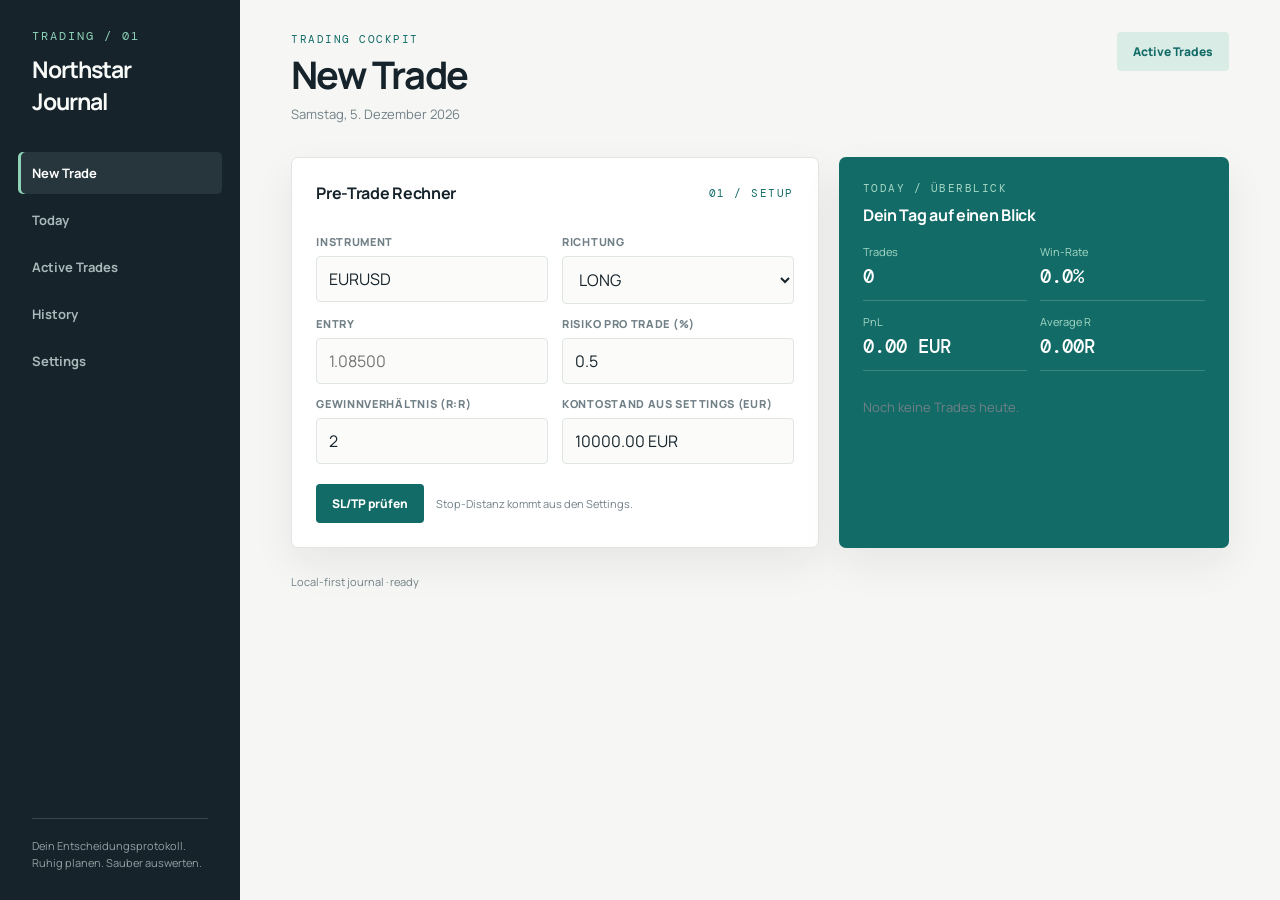
==== index.html @ 74a2b8ee "first commit" ====
<!doctype html>
<html lang="de">
  <head>
    <meta charset="UTF-8" />
    <meta name="viewport" content="width=device-width, initial-scale=1.0" />
    <title>Northstar Journal</title>
    <link rel="stylesheet" href="css/style.css" />
  </head>
  <body>
    <div class="shell">
      <aside>
        <div class="brand">
          <div class="brand-mark">TRADING / 01</div>
          <h1>Northstar Journal</h1>
        </div>
        <nav aria-label="Hauptnavigation">
          <button class="active" data-view="new">New Trade</button
          ><button data-view="today">Today</button
          ><button data-view="active">Active Trades</button
          ><button data-view="history">History</button
          ><button data-view="settings">Settings</button>
        </nav>
        <div class="side-note">
          Dein Entscheidungsprotokoll.<br />Ruhig planen. Sauber auswerten.
        </div>
      </aside>
      <main>
        <div class="topline">
          <div>
            <div class="eyebrow">Trading cockpit</div>
            <h2 id="pageTitle">New Trade</h2>
            <div class="date" id="currentDate"></div>
          </div>
          <button class="secondary" id="quickLog">Active Trades</button>
        </div>

        <section class="view active" id="view-new">
          <div class="grid">
            <div class="card">
              <div class="card-head">
                <h3>Pre-Trade Rechner</h3>
                <span class="eyebrow">01 / Setup</span>
              </div>
              <div class="form-grid">
                <div>
                  <label for="instrument">Instrument</label
                  ><input id="instrument" value="EURUSD" />
                </div>
                <div>
                  <label for="direction">Richtung</label
                  ><select id="direction">
                    <option>LONG</option>
                    <option>SHORT</option>
                  </select>
                </div>
                <div>
                  <label for="entry">Entry</label
                  ><input
                    id="entry"
                    type="number"
                    step="0.00001"
                    placeholder="1.08500"
                  />
                </div>
                <div>
                  <label for="riskPct">Risiko pro Trade (%)</label
                  ><input id="riskPct" type="number" step="0.1" value="0.5" />
                </div>
                <div>
                  <label for="rr">Gewinnverhältnis (R:R)</label
                  ><input id="rr" type="number" step="0.1" value="2" />
                </div>
                <div>
                  <label for="newBalance">Kontostand aus Settings (EUR)</label
                  ><input id="newBalance" type="text" readonly />
                </div>
              </div>
              <div class="actions">
                <button class="primary" id="calculate">SL/TP prüfen</button
                ><span class="hint">Stop-Distanz kommt aus den Settings.</span>
              </div>
              <div id="calcResult"></div>
            </div>
            <div class="card accent">
              <div class="eyebrow">Today / Überblick</div>
              <h3 style="margin-top: 9px">Dein Tag auf einen Blick</h3>
              <div class="metrics" id="todayMini"></div>
              <div id="todayMiniList" class="trade-list"></div>
            </div>
          </div>
        </section>

        <section class="view" id="view-active">
          <div class="card">
            <div class="card-head">
              <h3>Offene Positionen</h3>
              <span class="eyebrow" id="activeCount">0 active</span>
            </div>
            <p class="hint">
              Beim Schliessen wird der Gewinn oder Verlust aus Entry, Exit und
              Positionsgroesse berechnet. Erst dann aendert sich der Kontostand.
            </p>
            <div id="activeTrades" class="trade-list"></div>
          </div>
        </section>

        <section class="view" id="view-today">
          <div class="grid-wide">
            <div class="card">
              <div class="card-head">
                <h3>Session Analyse</h3>
                <span class="eyebrow">Today / Metrics</span>
              </div>
              <div class="metrics" id="todayMetrics"></div>
              <canvas
                id="equityChart"
                width="900"
                height="260"
                aria-label="Equity-Kurve"
              ></canvas>
            </div>
            <div class="card">
              <div class="eyebrow">Disziplin</div>
              <h3 style="margin-top: 9px">Compliance heute</h3>
              <div id="compliancePanel"></div>
            </div>
          </div>
        </section>

        <section class="view" id="view-prop">
          <div class="grid">
            <div class="card accent">
              <div class="eyebrow">Risk desk</div>
              <h3 style="margin-top: 9px">Prop-Firm Status</h3>
              <div id="propMetrics" class="metrics"></div>
            </div>
            <div class="card">
              <div class="card-head">
                <h3>Limits in Echtzeit</h3>
                <span class="eyebrow">Guardrails</span>
              </div>
              <div id="propPanel"></div>
            </div>
          </div>
        </section>

        <section class="view" id="view-history">
          <div class="card">
            <div class="card-head">
              <h3>Trade History</h3>
              <span class="eyebrow" id="historyCount">0 records</span>
            </div>
            <div class="toolbar">
              <input
                id="historySearch"
                placeholder="Instrument oder Ergebnis suchen..."
              /><select id="historyFilter">
                <option value="ALL">Alle Ergebnisse</option>
                <option>WIN</option>
                <option>LOSS</option>
                <option>BE</option>
              </select>
            </div>
            <div class="table-wrap">
              <table>
                <thead>
                  <tr>
                    <th>Datum</th>
                    <th>Instrument</th>
                    <th>Side</th>
                    <th>Entry</th>
                    <th>Ergebnis</th>
                    <th>PnL</th>
                    <th>R</th>
                    <th>Plan</th>
                  </tr>
                </thead>
                <tbody id="historyBody"></tbody>
              </table>
            </div>
          </div>
        </section>

        <section class="view" id="view-settings">
          <div class="grid">
            <div class="card">
              <div class="card-head">
                <h3>Deine Konfiguration</h3>
                <span class="eyebrow">Settings</span>
              </div>
              <p class="hint">
                Der Kontostand ist der einzige Kontowert. Nach jedem
                geschlossenen Trade wird er automatisch erhöht oder verringert.
                Du kannst eine JSON-Konfiguration laden oder hier bearbeiten.
              </p>
              <div class="form-grid">
                <div class="full">
                  <label for="configName">Name der Konfiguration</label
                  ><input id="configName" value="Beispiel Prop Firm" />
                </div>
                <div>
                  <label for="currentBalance">Kontostand (EUR)</label
                  ><input id="currentBalance" type="number" step="100" />
                </div>
                <div>
                  <label for="stopDistance">Stop-Distanz</label
                  ><input id="stopDistance" type="number" step="0.00001" />
                </div>
                <div>
                  <label for="leverage">Hebel (1 : X)</label
                  ><input id="leverage" type="number" step="1" min="1" />
                </div>
                <div>
                  <label for="dailyLimit">Daily Drawdown (%)</label
                  ><input id="dailyLimit" type="number" step="0.1" value="5" />
                </div>
                <div>
                  <label for="drawdownLimit">Max Drawdown (%)</label
                  ><input
                    id="drawdownLimit"
                    type="number"
                    step="0.1"
                    value="10"
                  />
                </div>
                <div>
                  <label for="profitTarget">Profit Target (%)</label
                  ><input
                    id="profitTarget"
                    type="number"
                    step="0.1"
                    value="10"
                  />
                </div>
              </div>
              <label class="switch"
                ><input id="trailing" type="checkbox" /> Trailing Drawdown
                verwenden</label
              >
              <div class="actions">
                <button class="primary" id="saveSettings">
                  Speichern und Datei erstellen</button
                ><button class="secondary" id="exportConfig">
                  Konfiguration exportieren
                </button>
              </div>
              <div class="notice">
                Beispiel-Konfiguration: 10.000 EUR, Daily Drawdown 5%, Max
                Drawdown 10%, Profit Target 10%, Stop-Distanz 0.00300.
              </div>
            </div>
            <div class="card">
              <div class="card-head">
                <h3>Konfiguration laden</h3>
                <span class="eyebrow">JSON Format</span>
              </div>
              <p class="hint">
                Lade eine Datei aus dem Ordner <strong>configs</strong>. Die App
                prueft die Pflichtfelder und uebernimmt nur gueltige Werte.
              </p>
              <div class="actions">
                <button class="secondary" id="importConfigButton">
                  JSON-Konfiguration laden</button
                ><input
                  id="configFile"
                  type="file"
                  accept="application/json"
                  hidden
                />
              </div>
              <div id="configStatus" class="notice">
                Aktiv: Beispiel Prop Firm
              </div>
              <div class="setting-section" style="margin-top: 24px">
                <h3>So funktioniert es</h3>
                <p class="hint">
                  Lade eine bestehende Datei aus <strong>configs</strong> oder
                  bearbeite die Werte. Beim Speichern wird eine Datei mit dem
                  Konfigurationsnamen erstellt. Waehle im Dialog den Ordner
                  <strong>configs</strong> aus.
                </p>
              </div>
            </div>
          </div>
        </section>
        <div class="footerline">
          Local-first journal · <span id="storageState">ready</span>
        </div>
      </main>
    </div>
    <script src="js/app.js" defer></script>
  </body>
</html>
---- css/style.css ----
@import url("variables.css");

* {
  box-sizing: border-box;
}
body {
  margin: 0;
  color: var(--ink);
  background: var(--paper);
  font-family: Manrope, sans-serif;
}
button,
input,
select,
textarea {
  font: inherit;
}
button {
  cursor: pointer;
}
* {
  box-sizing: border-box;
}
body {
  margin: 0;
  color: var(--ink);
  background: var(--paper);
  font-family: Manrope, sans-serif;
}
button,
input,
select,
textarea {
  font: inherit;
}
button {
  cursor: pointer;
}
.shell {
  display: grid;
  grid-template-columns: 240px 1fr;
  min-height: 100vh;
}
aside {
  background: var(--ink);
  color: #f7faf7;
  padding: 28px 18px;
  display: flex;
  flex-direction: column;
}
.brand {
  padding: 0 14px 35px;
}
.brand-mark {
  color: #8ed2b8;
  font-family: "DM Mono", monospace;
  font-size: 12px;
  letter-spacing: 2px;
  text-transform: uppercase;
}
.brand h1 {
  font-size: 23px;
  letter-spacing: -1px;
  margin: 9px 0 0;
}
nav {
  display: grid;
  gap: 5px;
}
nav button {
  border: 0;
  background: transparent;
  color: #a9b9ba;
  text-align: left;
  padding: 12px 14px;
  border-radius: 5px;
  font-weight: 700;
  font-size: 13px;
  transition: 0.2s;
}
nav button:hover,
nav button.active {
  background: #26363c;
  color: #fff;
}
nav button.active {
  box-shadow: inset 3px 0 #8ed2b8;
}
.side-note {
  margin: auto 14px 0;
  border-top: 1px solid #37484d;
  padding-top: 18px;
  color: #91a2a3;
  font-size: 11px;
  line-height: 1.6;
}
main {
  max-width: 1320px;
  width: 100%;
  padding: 32px clamp(22px, 4vw, 62px) 60px;
}
.topline {
  display: flex;
  align-items: flex-start;
  justify-content: space-between;
  gap: 20px;
  margin-bottom: 34px;
}
.eyebrow {
  color: var(--teal);
  font-family: "DM Mono", monospace;
  font-size: 11px;
  letter-spacing: 1.5px;
  text-transform: uppercase;
}
h2 {
  margin: 8px 0 0;
  font-size: clamp(25px, 3vw, 38px);
  letter-spacing: -1.8px;
  line-height: 1.1;
}
h3 {
  margin: 0 0 18px;
  font-size: 16px;
  letter-spacing: -0.3px;
}
.date {
  color: var(--muted);
  font-size: 13px;
  margin-top: 9px;
}
.view {
  display: none;
  animation: rise 0.35s ease both;
}
.view.active {
  display: block;
}
@keyframes rise {
  from {
    opacity: 0;
    transform: translateY(8px);
  }
  to {
    opacity: 1;
    transform: none;
  }
}
.grid {
  display: grid;
  grid-template-columns: 1.15fr 0.85fr;
  gap: 20px;
}
.grid-wide {
  display: grid;
  grid-template-columns: 1.4fr 0.6fr;
  gap: 20px;
}
.card {
  background: var(--white);
  border: 1px solid var(--line);
  border-radius: 7px;
  padding: 24px;
  box-shadow: var(--shadow);
}
.card.accent {
  background: var(--teal);
  color: #fff;
  border: 0;
}
.card.accent .eyebrow,
.card.accent .muted {
  color: #a6d9c5;
}
.card-head {
  display: flex;
  justify-content: space-between;
  gap: 18px;
  align-items: center;
  margin-bottom: 18px;
}
.card-head h3 {
  margin: 0;
}
.form-grid {
  display: grid;
  grid-template-columns: repeat(2, 1fr);
  gap: 0 14px;
}
label {
  display: block;
  font-size: 11px;
  font-weight: 800;
  color: var(--muted);
  margin: 12px 0 7px;
  text-transform: uppercase;
  letter-spacing: 0.7px;
}
input,
select,
textarea {
  width: 100%;
  border: 1px solid var(--line);
  border-radius: 4px;
  padding: 11px 12px;
  color: var(--ink);
  background: #fbfcfa;
  outline: none;
}
input:focus,
select:focus,
textarea:focus {
  border-color: var(--teal);
  box-shadow: 0 0 0 3px rgba(18, 107, 103, 0.11);
}
textarea {
  resize: vertical;
  min-height: 100px;
}
.full {
  grid-column: 1/-1;
}
.actions {
  display: flex;
  align-items: center;
  gap: 12px;
  margin-top: 20px;
}
.primary,
.secondary,
.danger {
  border: 0;
  border-radius: 4px;
  padding: 11px 16px;
  font-weight: 800;
  font-size: 12px;
}
.primary {
  color: #fff;
  background: var(--teal);
}
.secondary {
  color: var(--teal);
  background: var(--mint);
}
.danger {
  color: #a13d2d;
  background: #fbe3dc;
}
.primary:hover,
.secondary:hover,
.danger:hover {
  filter: brightness(0.96);
  transform: translateY(-1px);
}
.result {
  margin-top: 18px;
  background: #edf5f1;
  border-left: 3px solid #62a98d;
  padding: 16px;
  border-radius: 3px;
}
.result-grid,
.metrics {
  display: grid;
  grid-template-columns: repeat(2, 1fr);
  gap: 13px;
}
.metric {
  border-bottom: 1px solid rgba(223, 230, 227, 0.75);
  padding-bottom: 11px;
}
.metric small {
  display: block;
  color: var(--muted);
  font-size: 11px;
  margin-bottom: 5px;
}
.metric strong {
  font-family: "DM Mono", monospace;
  font-size: 19px;
  font-weight: 500;
}
.copy-value {
  display: block;
  margin-top: 8px;
  padding: 4px 8px;
  color: var(--muted);
  background: transparent;
  border: 1px solid var(--line);
  border-radius: 3px;
  font-size: 11px;
}
.copy-value:hover {
  color: var(--ink);
  border-color: var(--ink);
}
.accent .metric {
  border-color: #3b8680;
}
.accent .metric small {
  color: #a6d9c5;
}
.accent .metric strong {
  color: #fff;
}
.empty {
  color: var(--muted);
  font-size: 13px;
  line-height: 1.7;
}
.trade-list {
  display: grid;
  gap: 9px;
  margin-top: 12px;
}
.trade-row {
  display: grid;
  grid-template-columns: 1fr auto;
  gap: 10px;
  align-items: center;
  padding: 13px 0;
  border-bottom: 1px solid var(--line);
  font-size: 12px;
}
.trade-row:last-child {
  border-bottom: 0;
}
.trade-symbol {
  font-weight: 800;
}
.trade-meta {
  color: var(--muted);
  margin-top: 4px;
}
.win {
  color: var(--teal);
}
.loss {
  color: var(--coral);
}
.be {
  color: var(--amber);
}
.badge {
  display: inline-block;
  border-radius: 20px;
  padding: 5px 8px;
  font-family: "DM Mono", monospace;
  font-size: 10px;
}
.bar {
  height: 8px;
  background: #e9eeeb;
  border-radius: 10px;
  overflow: hidden;
  margin: 10px 0 18px;
}
.bar span {
  display: block;
  height: 100%;
  border-radius: 10px;
  background: var(--teal);
  transition: width 0.35s;
}
.bar.warn span {
  background: var(--amber);
}
.bar.danger span {
  background: var(--coral);
}
.notice {
  padding: 12px 14px;
  border-radius: 4px;
  background: #edf5f1;
  color: var(--teal);
  font-size: 12px;
  margin-top: 16px;
}
.notice.warn {
  background: #fff4da;
  color: #8c650e;
}
.notice.danger {
  background: #fbe3dc;
  color: #a13d2d;
}
canvas {
  display: block;
  width: 100%;
  height: 210px;
  margin-top: 8px;
}
.table-wrap {
  overflow: auto;
}
table {
  border-collapse: collapse;
  width: 100%;
  min-width: 650px;
  font-size: 12px;
}
th {
  color: var(--muted);
  font-size: 10px;
  text-align: left;
  text-transform: uppercase;
  letter-spacing: 0.7px;
  padding: 10px;
  border-bottom: 1px solid var(--line);
}
td {
  padding: 14px 10px;
  border-bottom: 1px solid #edf0ee;
  white-space: nowrap;
}
.toolbar {
  display: flex;
  gap: 10px;
  margin-bottom: 17px;
}
.toolbar input {
  max-width: 280px;
}
.setting-section {
  border-bottom: 1px solid var(--line);
  padding: 0 0 22px;
  margin-bottom: 22px;
}
.setting-section:last-child {
  border: 0;
  margin: 0;
  padding: 0;
}
.hint {
  color: var(--muted);
  font-size: 11px;
  line-height: 1.6;
}
.switch {
  display: flex;
  align-items: center;
  gap: 10px;
  margin: 12px 0;
  font-size: 13px;
}
.switch input {
  width: auto;
}
.footerline {
  color: var(--muted);
  font-size: 11px;
  margin-top: 26px;
}
@media (max-width: 800px) {
  .shell {
    display: block;
  }
  aside {
    padding: 17px 14px 12px;
  }
  .brand {
    padding: 0 4px 16px;
    display: flex;
    align-items: center;
    gap: 12px;
  }
  .brand h1 {
    margin: 0;
    font-size: 19px;
  }
  .brand-mark {
    font-size: 9px;
  }
  nav {
    grid-template-columns: repeat(5, 1fr);
    gap: 3px;
  }
  nav button {
    text-align: center;
    padding: 10px 3px;
    font-size: 10px;
  }
  nav button.active {
    box-shadow: inset 0 -3px #8ed2b8;
  }
  .side-note {
    display: none;
  }
  main {
    padding: 25px 16px 40px;
  }
  .topline {
    margin-bottom: 25px;
  }
  .grid,
  .grid-wide {
    grid-template-columns: 1fr;
  }
  .card {
    padding: 18px;
  }
}
@media (max-width: 450px) {
  .form-grid,
  .result-grid,
  .metrics {
    grid-template-columns: 1fr 1fr;
    gap: 10px;
  }
  .actions {
    flex-wrap: wrap;
  }
  .actions button {
    flex: 1;
  }
  h2 {
    font-size: 28px;
  }
}
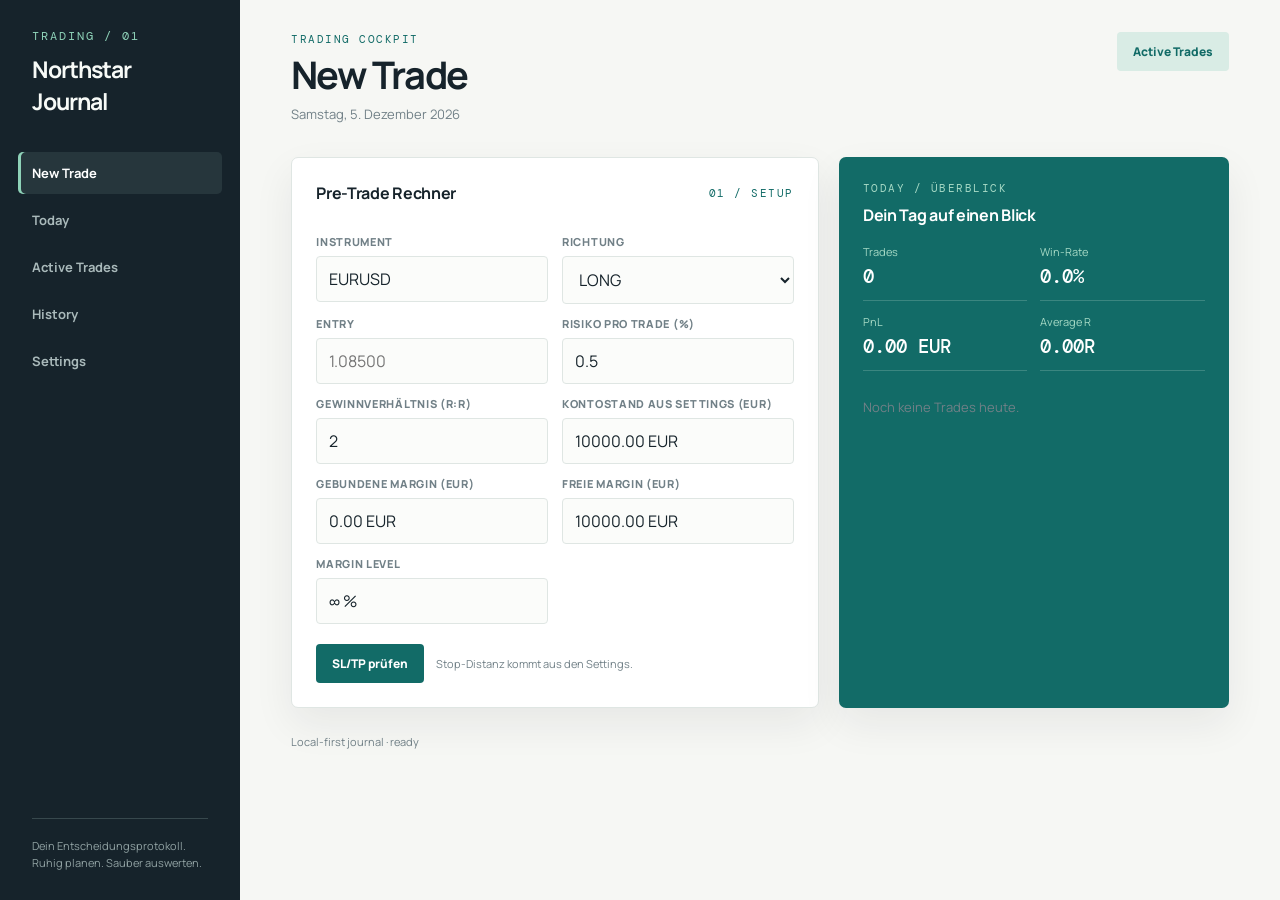
==== commit e3bb52a6: "Changes in New Trade" ====
--- a/index.html
+++ b/index.html
@@ -74,6 +74,18 @@
                   <label for="newBalance">Kontostand aus Settings (EUR)</label
                   ><input id="newBalance" type="text" readonly />
                 </div>
+                <div>
+                  <label for="newMargin">Gebundene Margin (EUR)</label
+                  ><input id="newMargin" type="text" readonly />
+                </div>
+                <div>
+                  <label for="newFreeMargin">Freie Margin (EUR)</label
+                  ><input id="newFreeMargin" type="text" readonly />
+                </div>
+                <div>
+                  <label for="newMarginLevel">Margin Level</label
+                  ><input id="newMarginLevel" type="text" readonly />
+                </div>
               </div>
               <div class="actions">
                 <button class="primary" id="calculate">SL/TP prüfen</button
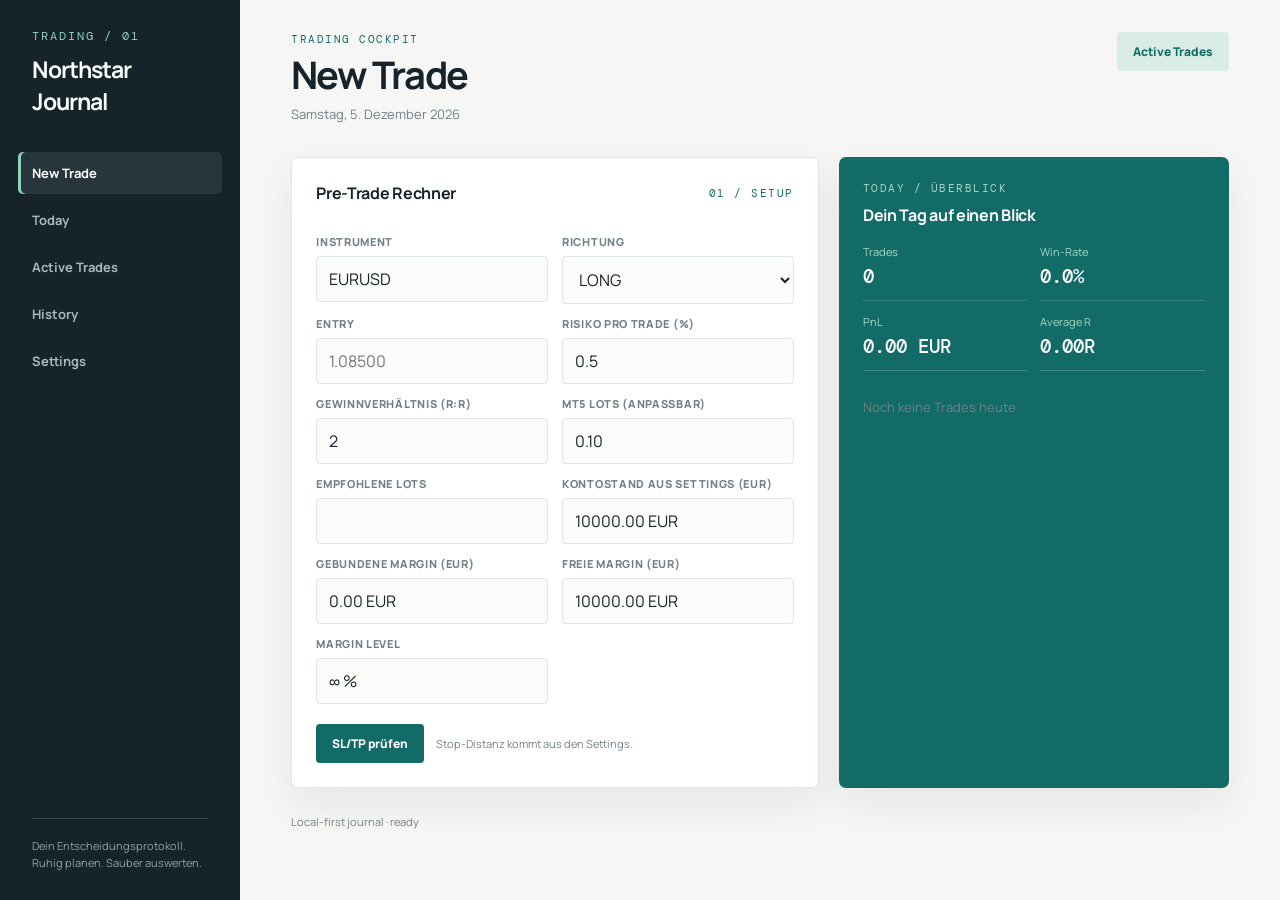
==== commit df1bd42f: "Bug fixes" ====
--- a/index.html
+++ b/index.html
@@ -71,6 +71,14 @@
                   ><input id="rr" type="number" step="0.1" value="2" />
                 </div>
                 <div>
+                  <label for="lots">MT5 Lots (anpassbar)</label
+                  ><input id="lots" type="number" step="0.01" min="0.01" placeholder="0.10" />
+                </div>
+                <div>
+                  <label for="recommendedLots">Empfohlene Lots</label
+                  ><input id="recommendedLots" type="text" readonly />
+                </div>
+                <div>
                   <label for="newBalance">Kontostand aus Settings (EUR)</label
                   ><input id="newBalance" type="text" readonly />
                 </div>
